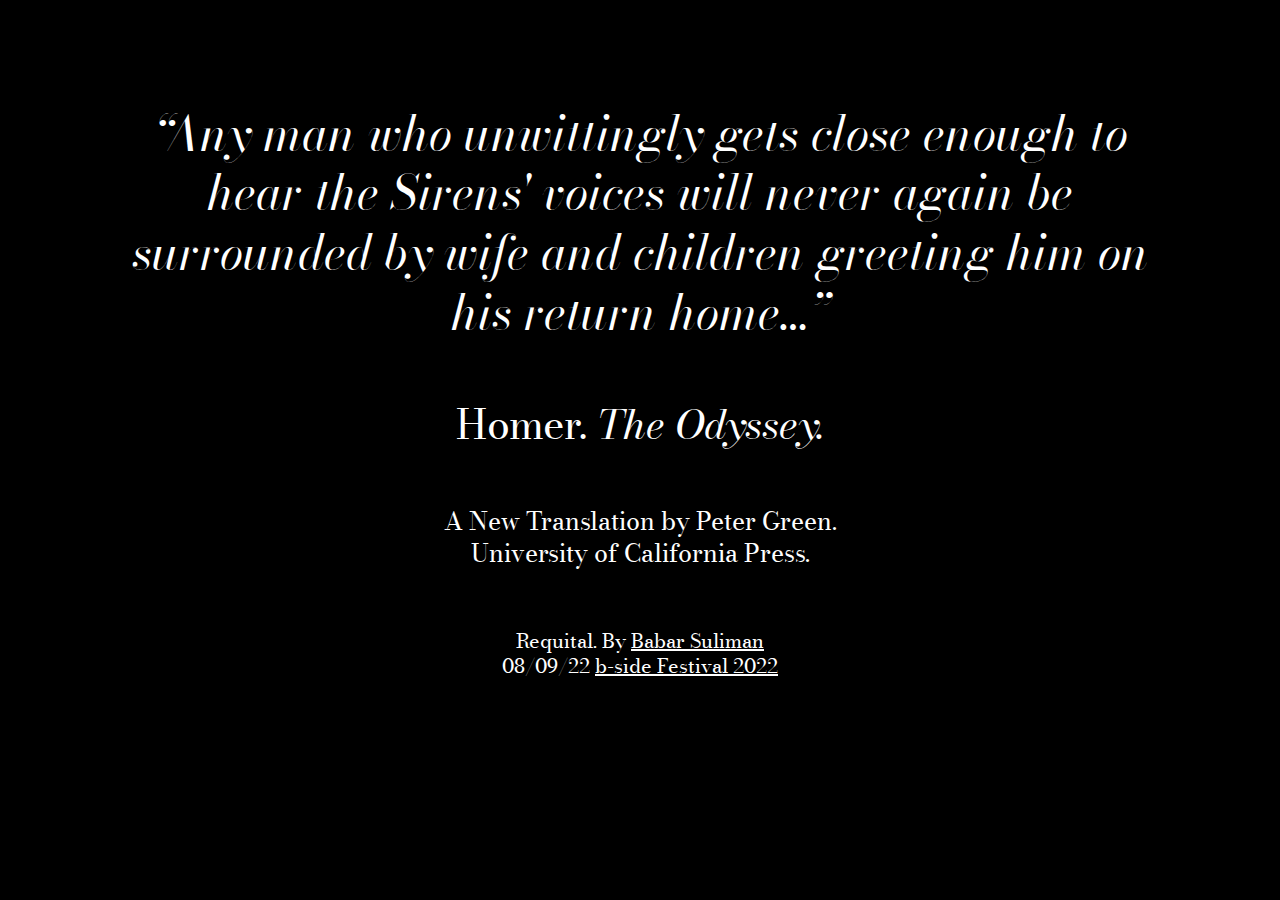
==== index.html @ da178eb1 "Typo and links open in _blank" ====
<!DOCTYPE html>
<html lang="en">
  <head>
    <meta charset="UTF-8" />
    <meta http-equiv="X-UA-Compatible" content="IE=edge" />
    <meta name="viewport" content="width=device-width, initial-scale=1.0" />
    <title>Requital. By Babar Suliman. 08/09/22. b-side Arts Festival</title>
    <link rel="stylesheet" href="./css/holding.css?v=002" />
  </head>
  <body>
    <div class="content">
      <figure>
        <blockquote
          cite="https://www.ucpress.edu/book/9780520303362/the-odyssey"
        >
          &ldquo;Any man who unwittingly gets close enough to hear the Sirens'
          voices will never again be surrounded by wife and children greeting
          him on his return home…&rdquo;
        </blockquote>
        <figcaption>Homer. <cite>The Odyssey.</cite></figcaption>
        <cite
          >A New Translation by Peter Green.<br />University of California
          Press.</cite
        >
      </figure>
      <footer>
        Requital. By
        <a target="_blank" href="http://www.babarsuleman.com/">Babar Suliman</a
        ><br />
        08/09/22
        <a
          target="_blank"
          href="http://www.b-side.org.uk/events/requital-the-lighthouse-as-the-siren"
          >b-side Festival 2022</a
        >
      </footer>
    </div>
  </body>
</html>
---- css/holding.css ----
@font-face {
  font-family: "bodoni_16ptitalic";
  src: url("../fonts/bodoni-16-book-italic-webfont.woff2") format("woff2"),
    url("../fonts/bodoni-16-book-italic-webfont.woff") format("woff");
  font-weight: normal;
  font-style: normal;
}

@font-face {
  font-family: "bodoni_16ptregular";
  src: url("../fonts/bodoni-16-book-webfont.woff2") format("woff2"),
    url("../fonts/bodoni-16-book-webfont.woff") format("woff");
  font-weight: normal;
  font-style: normal;
}

@font-face {
  font-family: "bodoni_24ptitalic";
  src: url("../fonts/bodoni-24-book-italic-webfont.woff2") format("woff2"),
    url("../fonts/bodoni-24-book-italic-webfont.woff") format("woff");
  font-weight: normal;
  font-style: normal;
}

@font-face {
  font-family: "bodoni_24ptregular";
  src: url("../fonts/bodoni-24-book-webfont.woff2") format("woff2"),
    url("../fonts/bodoni-24-book-webfont.woff") format("woff");
  font-weight: normal;
  font-style: normal;
}

@font-face {
  font-family: "bodoni_48ptitalic";
  src: url("../fonts/bodoni-48-book-italic-webfont.woff2") format("woff2"),
    url("../fonts/bodoni-48-book-italic-webfont.woff") format("woff");
  font-weight: normal;
  font-style: normal;
}

@font-face {
  font-family: "bodoni_48ptregular";
  src: url("../fonts/bodoni-48-book-webfont.woff2") format("woff2"),
    url("../fonts/bodoni-48-book-webfont.woff") format("woff");
  font-weight: normal;
  font-style: normal;
}

@font-face {
  font-family: "bodoni_96ptitalic";
  src: url("../fonts/bodoni-96-book-italic-webfont.woff2") format("woff2"),
    url("bodoni-96-book-italic-webfont.woff") format("woff");
  font-weight: normal;
  font-style: normal;
}

@font-face {
  font-family: "bodoni_96ptregular";
  src: url("../fonts/bodoni-96-book-webfont.woff2") format("woff2"),
    url("../fonts/bodoni-96-book-webfont.woff") format("woff");
  font-weight: normal;
  font-style: normal;
}

html {
  height: 100%;
}

body {
  text-align: center;
  margin: 0;
  padding: 0;
  background: black;
  color: white;
  height: 100%;
}

.content {
  /* display: flex;
  flex-direction: column; */
  padding: 20px 20px 0 20px;
}

footer {
  font-family: "bodoni_16ptregular";
  width: 100%;
  line-height: 1.25;
  font-size: 15px;
  padding: 0 0 20px 0;
}

figure {
  width: 100%;
  margin: 0 0 60px 0;
  padding: 0;
}

figure > * {
  margin-bottom: 30px;
}

blockquote {
  font-family: "bodoni_24ptitalic";
  font-size: 25px;
  line-height: 1.25;
}

figcaption {
  font-family: "bodoni_16ptregular";
  font-size: 23px;
}

figure > cite {
  font-size: 15px;
  font-style: normal;
  line-height: 1.25;
}

figcaption cite {
  font-family: "bodoni_16ptitalic";
  font-style: normal;
}

figure > cite {
  font-family: "bodoni_16ptregular";
}

a,
a:hover,
a:active,
a:visited {
  color: white;
}

@media (min-width: 768px) {
  .content {
    padding: 60px 60px 0 60px;
  }
  figure > * {
    margin-bottom: 60px;
  }
}

@media (min-width: 480px) {
  blockquote {
    font-size: 40px;
  }
  figcaption {
    font-size: 30px;
  }
  figure > cite {
    font-size: 25px;
  }
}

@media (min-width: 480px) {
  footer {
    font-size: 20px;
    font-family: "bodoni_24ptregular";
  }
}

/* 40px/5.73vwx100)=698 */
/* @1920 ~= 110px (110/19.2=5.72916667) */
@media (min-width: 698px) {
  body {
    align-items: center;
  }
  figure {
    margin-top: 0;
  }
  blockquote {
    font-family: "bodoni_48ptitalic";
    font-size: 3.73vw;
    padding: 0;
  }
}

/* 30px/4.2vwx100)=714 */
/* @1920 ~= 80px  (80/19.2=4.2)=*/
@media (min-width: 714px) {
  figcaption {
    font-size: 3.2vw;
  }
}

/* 25px/1.56vwx100)=1600 */
/* @1920 ~= 30px (30/19.2=1.56)= */
@media (min-width: 1600px) {
  figure > cite {
    font-size: 1.56vw;
    margin-bottom: 60px;
  }
}

/* @media (min-width: 1440px) {
  blockquote {
    font-family: "bodoni_48ptitalic";
    font-size: 5.73vw;
    margin: 0;
  }
} */

@media (min-width: 1920px) {
  blockquote {
    font-family: "bodoni_96ptitalic";
    max-width: 1720px;
    margin: 60px auto 60px;
    font-size: 110px;
  }
  figcaption {
    font-family: "bodoni_48ptregular";
    font-size: 5.2vw;
    margin: 0 auto 60px;
    font-size: 80px;
  }
  figcaption > cite {
    font-family: "bodoni_48ptitalic";
  }
  figure > cite {
    font-family: "bodoni_24ptregular";
    font-size: 2.08vw;
    font-size: 30px;
    margin: 0 auto 60px;
  }
}
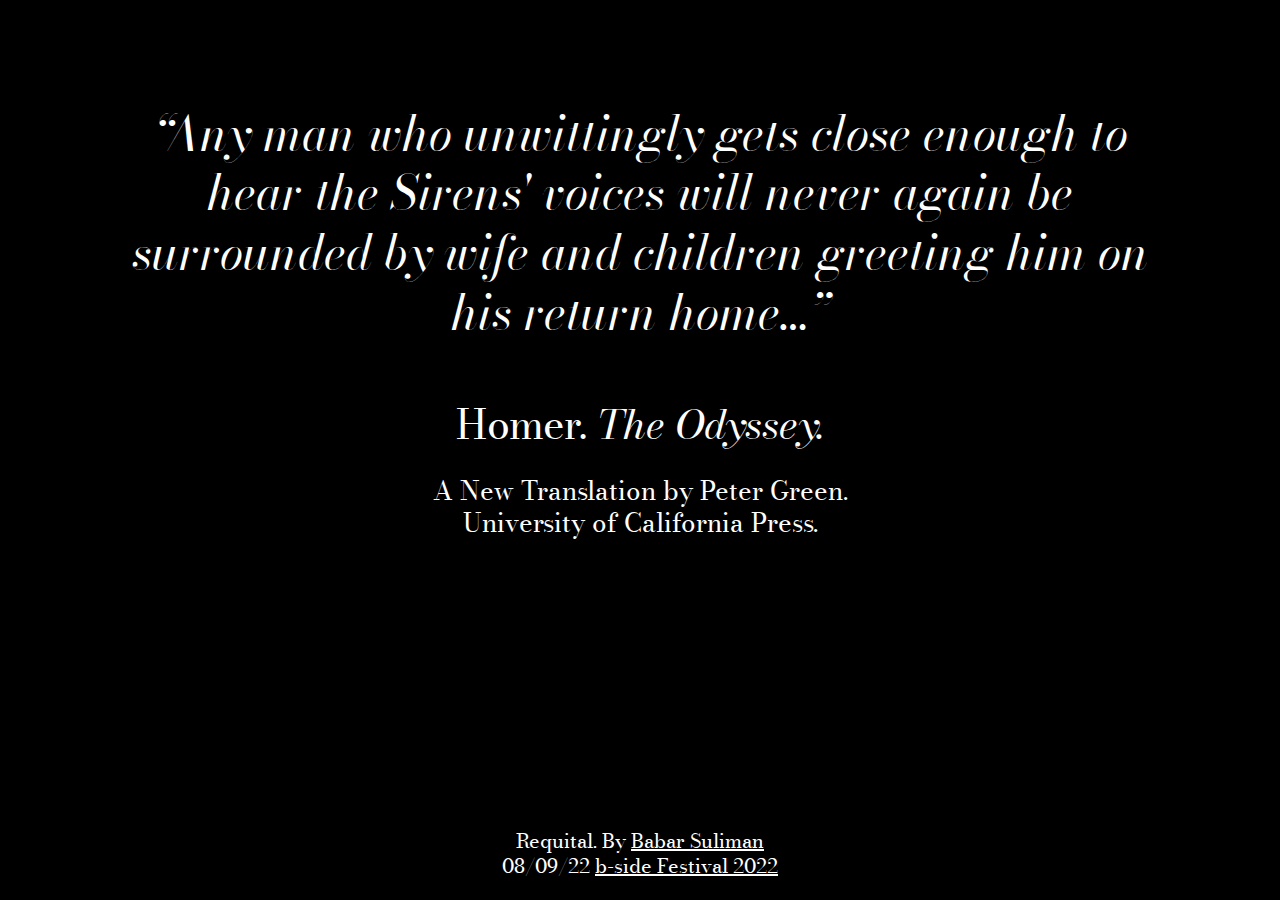
==== commit 3355db53: "Sticky footer is back" ====
--- a/index.html
+++ b/index.html
@@ -23,17 +23,17 @@
           Press.</cite
         >
       </figure>
-      <footer>
-        Requital. By
-        <a target="_blank" href="http://www.babarsuleman.com/">Babar Suliman</a
-        ><br />
-        08/09/22
-        <a
-          target="_blank"
-          href="http://www.b-side.org.uk/events/requital-the-lighthouse-as-the-siren"
-          >b-side Festival 2022</a
-        >
-      </footer>
     </div>
+    <footer>
+      Requital. By
+      <a target="_blank" href="http://www.babarsuleman.com/">Babar Suliman</a
+      ><br />
+      08/09/22
+      <a
+        target="_blank"
+        href="http://www.b-side.org.uk/events/requital-the-lighthouse-as-the-siren"
+        >b-side Festival 2022</a
+      >
+    </footer>
   </body>
 </html>
--- a/css/holding.css
+++ b/css/holding.css
@@ -73,20 +73,22 @@
   background: black;
   color: white;
   height: 100%;
+  display: flex;
+  flex-direction: column;
 }
 
 .content {
-  /* display: flex;
-  flex-direction: column; */
+  flex: 1 0 auto;
   padding: 20px 20px 0 20px;
 }
 
 footer {
+  flex-shrink: 0;
   font-family: "bodoni_16ptregular";
   width: 100%;
   line-height: 1.25;
   font-size: 15px;
-  padding: 0 0 20px 0;
+  padding: 20px 0 20px 0;
 }
 
 figure {
@@ -108,6 +110,7 @@
 figcaption {
   font-family: "bodoni_16ptregular";
   font-size: 23px;
+  margin-bottom: 20px;
 }
 
 figure > cite {
@@ -139,6 +142,9 @@
   figure > * {
     margin-bottom: 60px;
   }
+  figcaption {
+    margin-bottom: 30px;
+  }
 }
 
 @media (min-width: 480px) {
@@ -182,24 +188,11 @@
   figcaption {
     font-size: 3.2vw;
   }
-}
-
-/* 25px/1.56vwx100)=1600 */
-/* @1920 ~= 30px (30/19.2=1.56)= */
-@media (min-width: 1600px) {
   figure > cite {
-    font-size: 1.56vw;
+    font-size: 2vw;
     margin-bottom: 60px;
   }
 }
-
-/* @media (min-width: 1440px) {
-  blockquote {
-    font-family: "bodoni_48ptitalic";
-    font-size: 5.73vw;
-    margin: 0;
-  }
-} */
 
 @media (min-width: 1920px) {
   blockquote {
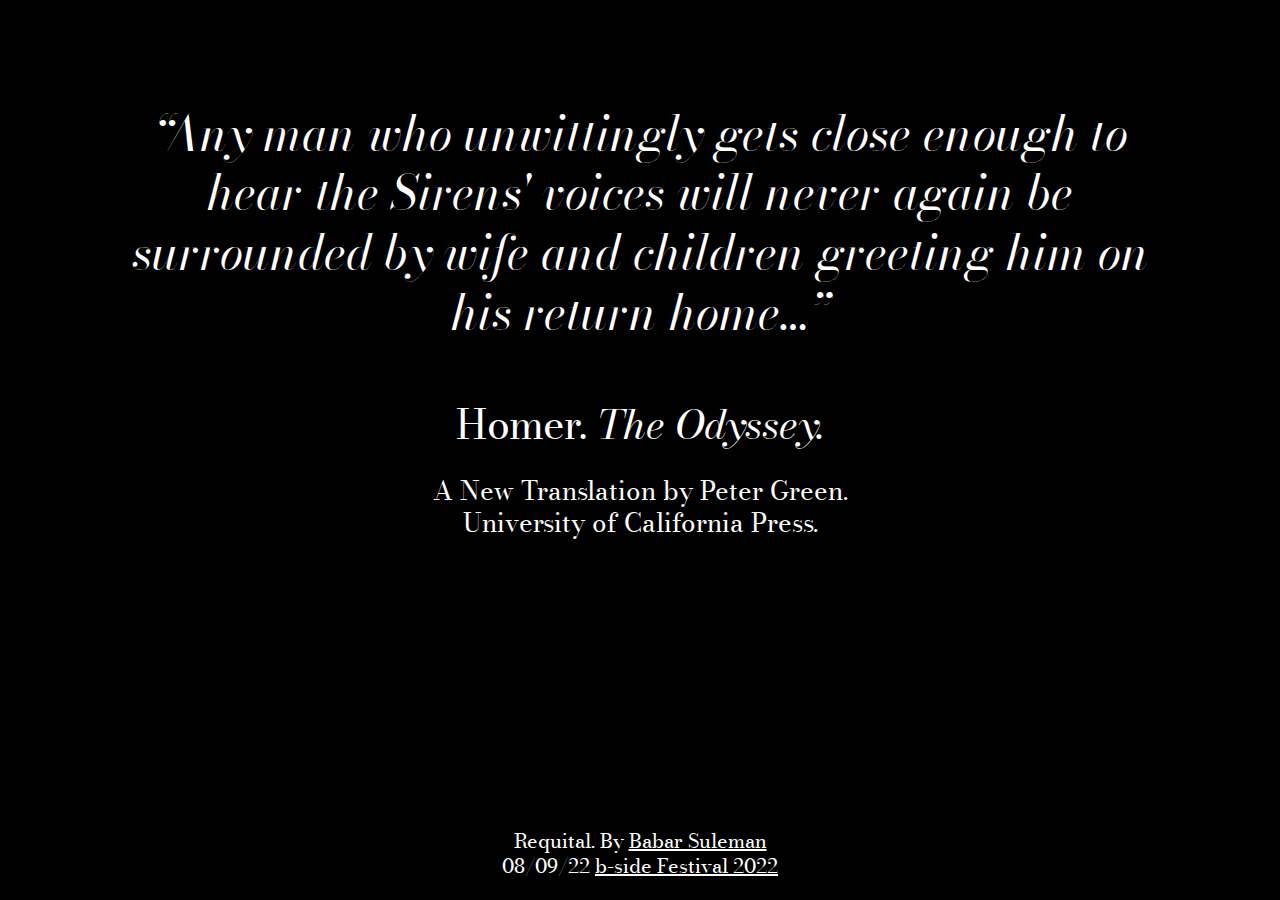
==== commit 692ab7d0: "Typo fixed" ====
--- a/index.html
+++ b/index.html
@@ -4,7 +4,7 @@
     <meta charset="UTF-8" />
     <meta http-equiv="X-UA-Compatible" content="IE=edge" />
     <meta name="viewport" content="width=device-width, initial-scale=1.0" />
-    <title>Requital. By Babar Suliman. 08/09/22. b-side Arts Festival</title>
+    <title>Requital. By Babar Suleman. 08/09/22. b-side Arts Festival</title>
     <link rel="stylesheet" href="./css/holding.css?v=002" />
   </head>
   <body>
@@ -26,7 +26,7 @@
     </div>
     <footer>
       Requital. By
-      <a target="_blank" href="http://www.babarsuleman.com/">Babar Suliman</a
+      <a target="_blank" href="http://www.babarsuleman.com/">Babar Suleman</a
       ><br />
       08/09/22
       <a
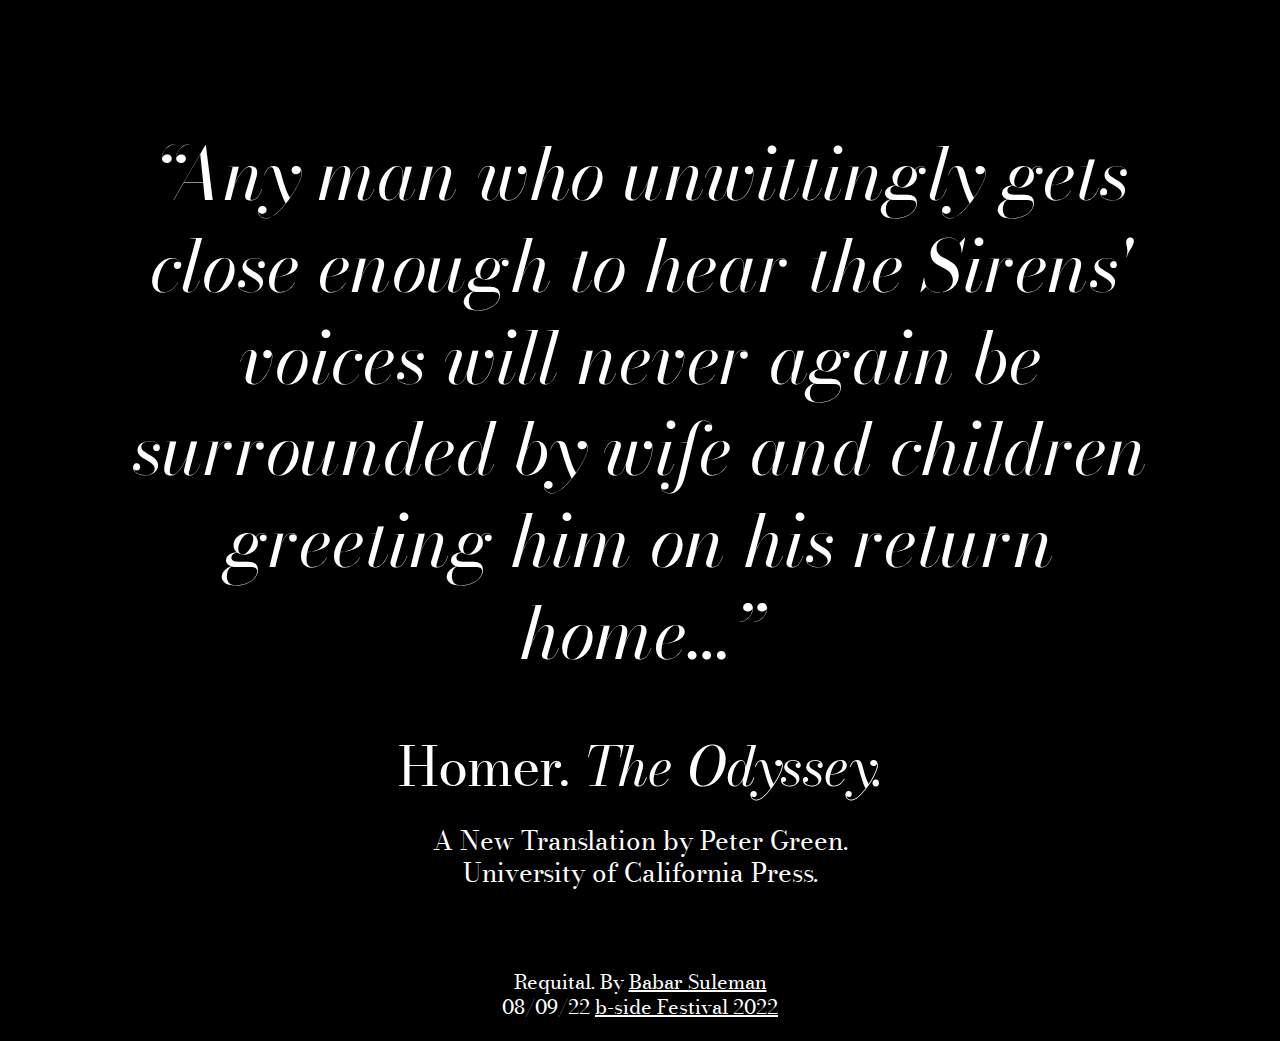
==== commit 91732c0f: "Cache bust css" ====
--- a/index.html
+++ b/index.html
@@ -5,7 +5,7 @@
     <meta http-equiv="X-UA-Compatible" content="IE=edge" />
     <meta name="viewport" content="width=device-width, initial-scale=1.0" />
     <title>Requital. By Babar Suleman. 08/09/22. b-side Arts Festival</title>
-    <link rel="stylesheet" href="./css/holding.css?v=002" />
+    <link rel="stylesheet" href="./css/holding.css?v=003" />
   </head>
   <body>
     <div class="content">
--- a/css/holding.css
+++ b/css/holding.css
@@ -177,7 +177,7 @@
   }
   blockquote {
     font-family: "bodoni_48ptitalic";
-    font-size: 3.73vw;
+    font-size: 5.73vw;
     padding: 0;
   }
 }
@@ -186,7 +186,7 @@
 /* @1920 ~= 80px  (80/19.2=4.2)=*/
 @media (min-width: 714px) {
   figcaption {
-    font-size: 3.2vw;
+    font-size: 4.2vw;
   }
   figure > cite {
     font-size: 2vw;
@@ -203,7 +203,6 @@
   }
   figcaption {
     font-family: "bodoni_48ptregular";
-    font-size: 5.2vw;
     margin: 0 auto 60px;
     font-size: 80px;
   }
@@ -212,7 +211,6 @@
   }
   figure > cite {
     font-family: "bodoni_24ptregular";
-    font-size: 2.08vw;
     font-size: 30px;
     margin: 0 auto 60px;
   }
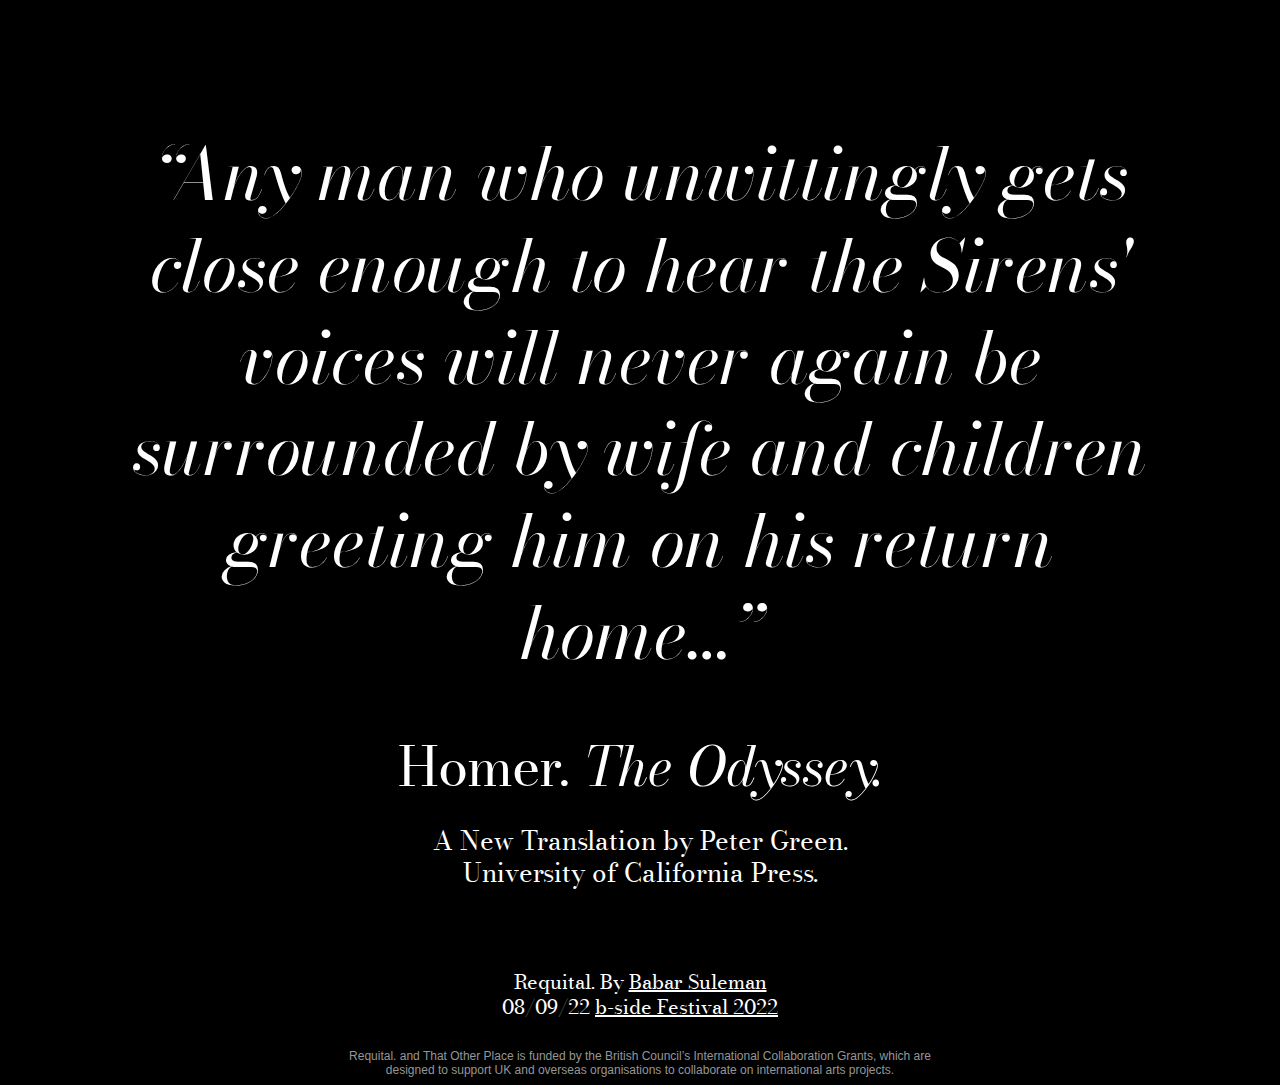
==== commit 4a00d0fe: "Including credits in page" ====
--- a/index.html
+++ b/index.html
@@ -4,7 +4,7 @@
     <meta charset="UTF-8" />
     <meta http-equiv="X-UA-Compatible" content="IE=edge" />
     <meta name="viewport" content="width=device-width, initial-scale=1.0" />
-    <title>Requital. By Babar Suleman. 08/09/22. b-side Arts Festival</title>
+    <title>Requital. By Babar Suleman. 08/09/22. b-side Festival 2022</title>
     <link rel="stylesheet" href="./css/holding.css?v=003" />
   </head>
   <body>
@@ -35,5 +35,8 @@
         >b-side Festival 2022</a
       >
     </footer>
+    <div class="credit">Requital. and That Other Place is funded by the British Council’s International
+      Collaboration Grants, which are designed to support UK and overseas organisations to collaborate on international arts
+      projects.</div>
   </body>
 </html>
--- a/css/holding.css
+++ b/css/holding.css
@@ -215,3 +215,11 @@
     margin: 0 auto 60px;
   }
 }
+
+.credit {
+  color: #969696;
+  padding: 8px;
+  max-width: 600px;
+  font-size: 12px;
+  font-family: Arial, Helvetica, sans-serif;
+}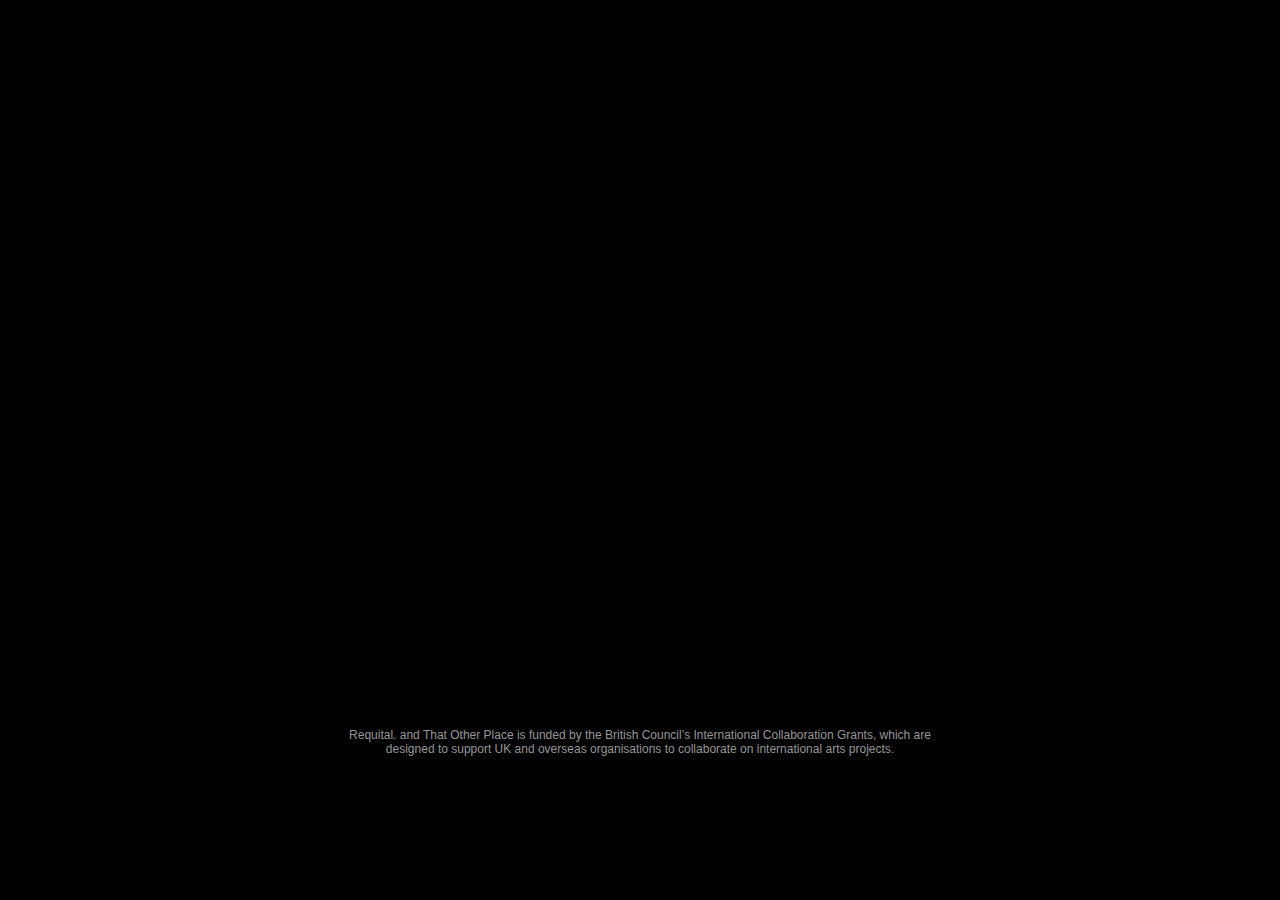
==== commit 2e0cade6: "Update index.html" ====
--- a/index.html
+++ b/index.html
@@ -4,39 +4,21 @@
     <meta charset="UTF-8" />
     <meta http-equiv="X-UA-Compatible" content="IE=edge" />
     <meta name="viewport" content="width=device-width, initial-scale=1.0" />
-    <title>Requital. By Babar Suleman. 08/09/22. b-side Festival 2022</title>
-    <link rel="stylesheet" href="./css/holding.css?v=003" />
+    <title>Requital. By Babar Suleman. b-side Festival 2022</title>
+    <link rel="stylesheet" href="./css/live.css" />
   </head>
   <body>
     <div class="content">
-      <figure>
-        <blockquote
-          cite="https://www.ucpress.edu/book/9780520303362/the-odyssey"
-        >
-          &ldquo;Any man who unwittingly gets close enough to hear the Sirens'
-          voices will never again be surrounded by wife and children greeting
-          him on his return home…&rdquo;
-        </blockquote>
-        <figcaption>Homer. <cite>The Odyssey.</cite></figcaption>
-        <cite
-          >A New Translation by Peter Green.<br />University of California
-          Press.</cite
-        >
-      </figure>
-    </div>
-    <footer>
-      Requital. By
-      <a target="_blank" href="http://www.babarsuleman.com/">Babar Suleman</a
-      ><br />
-      08/09/22
-      <a
-        target="_blank"
-        href="http://www.b-side.org.uk/events/requital-the-lighthouse-as-the-siren"
-        >b-side Festival 2022</a
-      >
-    </footer>
-    <div class="credit">Requital. and That Other Place is funded by the British Council’s International
-      Collaboration Grants, which are designed to support UK and overseas organisations to collaborate on international arts
-      projects.</div>
+      <div style="padding:56.25% 0 0 0;position:relative;"><iframe src="https://player.vimeo.com/video/746359272?h=f4887148b8&badge=0&autopause=0&player_id=0&app_id=58479" frameborder="0"
+          allow="autoplay; fullscreen; picture-in-picture" allowfullscreen
+          style="position:absolute;top:0;left:0;width:100%;height:100%;" title="Requital."></iframe>
+    <script src="https://player.vimeo.com/api/player.js"></script>
+  </div>
+  <div class="credit">Requital. and That Other Place is funded by the British Council’s International
+    Collaboration Grants, which are designed to support UK and overseas organisations to collaborate on international
+    arts
+    projects.
+  </div>
+
   </body>
 </html>
--- a/css/live.css
+++ b/css/live.css
@@ -0,0 +1,55 @@
+html {
+  overflow: auto;
+}
+
+html,
+body,
+iframe {
+  margin: 0px;
+  padding: 0px;
+  height: 100%;
+  border: none;
+}
+
+body {
+  background-color: #000;
+  display: flex;
+  flex-direction: column;
+}
+
+
+.content {
+  flex: 1 0 auto;
+}
+
+
+iframe {
+  display: block;
+  width: 100%;
+  border: none;
+  overflow-y: auto;
+  overflow-x: hidden;
+}
+
+.content {
+  position: relative;
+  height: 100%;
+}
+
+
+.credit {
+  flex-shrink: 0;
+  margin: 0 auto;
+  text-align: center;
+  color: #969696;
+  padding: 8px;
+  max-width: 600px;
+  font-size: 10px;
+  font-family: Arial, Helvetica, sans-serif;
+}
+
+@media (min-width: 714px) {
+  .credit {
+    font-size: 12px;
+  }
+}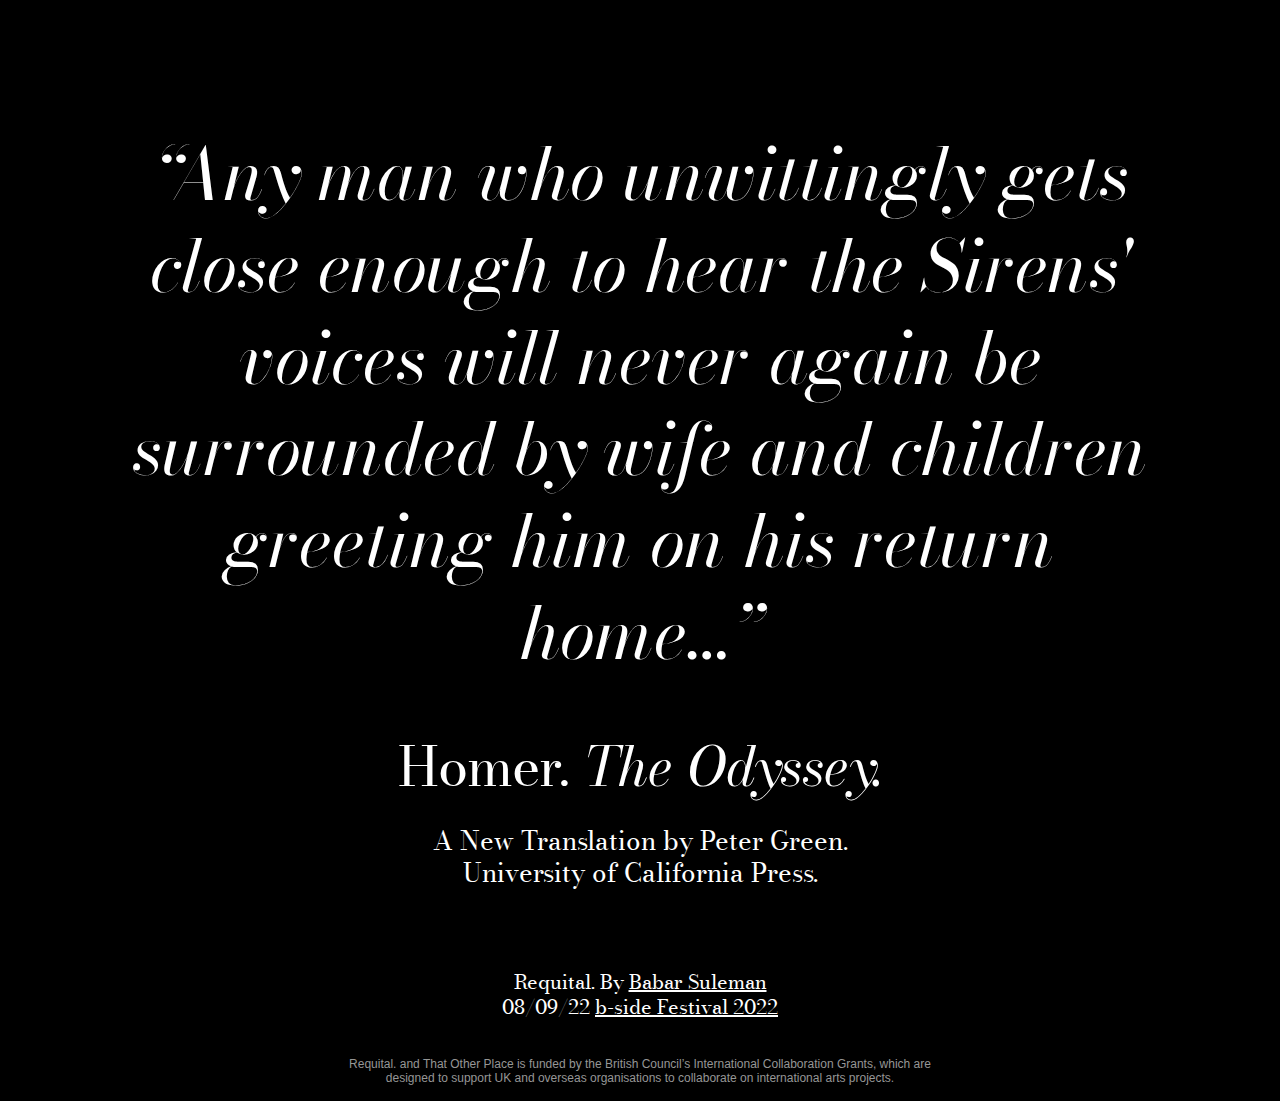
==== commit abfb8fcf: "Changed holding page to live" ====
--- a/index.html
+++ b/index.html
@@ -4,21 +4,39 @@
     <meta charset="UTF-8" />
     <meta http-equiv="X-UA-Compatible" content="IE=edge" />
     <meta name="viewport" content="width=device-width, initial-scale=1.0" />
-    <title>Requital. By Babar Suleman. b-side Festival 2022</title>
-    <link rel="stylesheet" href="./css/live.css" />
+    <title>Requital. By Babar Suleman. 08/09/22. b-side Festival 2022</title>
+    <link rel="stylesheet" href="./css/holding.css?v=003" />
   </head>
   <body>
     <div class="content">
-      <div style="padding:56.25% 0 0 0;position:relative;"><iframe src="https://player.vimeo.com/video/746359272?h=f4887148b8&badge=0&autopause=0&player_id=0&app_id=58479" frameborder="0"
-          allow="autoplay; fullscreen; picture-in-picture" allowfullscreen
-          style="position:absolute;top:0;left:0;width:100%;height:100%;" title="Requital."></iframe>
-    <script src="https://player.vimeo.com/api/player.js"></script>
-  </div>
-  <div class="credit">Requital. and That Other Place is funded by the British Council’s International
-    Collaboration Grants, which are designed to support UK and overseas organisations to collaborate on international
-    arts
-    projects.
-  </div>
-
+      <figure>
+        <blockquote
+          cite="https://www.ucpress.edu/book/9780520303362/the-odyssey"
+        >
+          &ldquo;Any man who unwittingly gets close enough to hear the Sirens'
+          voices will never again be surrounded by wife and children greeting
+          him on his return home…&rdquo;
+        </blockquote>
+        <figcaption>Homer. <cite>The Odyssey.</cite></figcaption>
+        <cite
+          >A New Translation by Peter Green.<br />University of California
+          Press.</cite
+        >
+      </figure>
+    </div>
+    <footer>
+      Requital. By
+      <a target="_blank" href="http://www.babarsuleman.com/">Babar Suleman</a
+      ><br />
+      08/09/22
+      <a
+        target="_blank"
+        href="http://www.b-side.org.uk/events/requital-the-lighthouse-as-the-siren"
+        >b-side Festival 2022</a
+      >
+    </footer>
+    <div class="credit">Requital. and That Other Place is funded by the British Council’s International
+      Collaboration Grants, which are designed to support UK and overseas organisations to collaborate on international arts
+      projects.</div>
   </body>
 </html>
--- a/css/holding.css
+++ b/css/holding.css
@@ -0,0 +1,231 @@
+@font-face {
+  font-family: "bodoni_16ptitalic";
+  src: url("../fonts/bodoni-16-book-italic-webfont.woff2") format("woff2"),
+    url("../fonts/bodoni-16-book-italic-webfont.woff") format("woff");
+  font-weight: normal;
+  font-style: normal;
+}
+
+@font-face {
+  font-family: "bodoni_16ptregular";
+  src: url("../fonts/bodoni-16-book-webfont.woff2") format("woff2"),
+    url("../fonts/bodoni-16-book-webfont.woff") format("woff");
+  font-weight: normal;
+  font-style: normal;
+}
+
+@font-face {
+  font-family: "bodoni_24ptitalic";
+  src: url("../fonts/bodoni-24-book-italic-webfont.woff2") format("woff2"),
+    url("../fonts/bodoni-24-book-italic-webfont.woff") format("woff");
+  font-weight: normal;
+  font-style: normal;
+}
+
+@font-face {
+  font-family: "bodoni_24ptregular";
+  src: url("../fonts/bodoni-24-book-webfont.woff2") format("woff2"),
+    url("../fonts/bodoni-24-book-webfont.woff") format("woff");
+  font-weight: normal;
+  font-style: normal;
+}
+
+@font-face {
+  font-family: "bodoni_48ptitalic";
+  src: url("../fonts/bodoni-48-book-italic-webfont.woff2") format("woff2"),
+    url("../fonts/bodoni-48-book-italic-webfont.woff") format("woff");
+  font-weight: normal;
+  font-style: normal;
+}
+
+@font-face {
+  font-family: "bodoni_48ptregular";
+  src: url("../fonts/bodoni-48-book-webfont.woff2") format("woff2"),
+    url("../fonts/bodoni-48-book-webfont.woff") format("woff");
+  font-weight: normal;
+  font-style: normal;
+}
+
+@font-face {
+  font-family: "bodoni_96ptitalic";
+  src: url("../fonts/bodoni-96-book-italic-webfont.woff2") format("woff2"),
+    url("bodoni-96-book-italic-webfont.woff") format("woff");
+  font-weight: normal;
+  font-style: normal;
+}
+
+@font-face {
+  font-family: "bodoni_96ptregular";
+  src: url("../fonts/bodoni-96-book-webfont.woff2") format("woff2"),
+    url("../fonts/bodoni-96-book-webfont.woff") format("woff");
+  font-weight: normal;
+  font-style: normal;
+}
+
+html {
+  height: 100%;
+}
+
+body {
+  text-align: center;
+  margin: 0;
+  padding: 0;
+  background: black;
+  color: white;
+  height: 100%;
+  display: flex;
+  flex-direction: column;
+}
+
+.content {
+  flex: 1 0 auto;
+  padding: 20px 20px 0 20px;
+}
+
+footer {
+  flex-shrink: 0;
+  font-family: "bodoni_16ptregular";
+  width: 100%;
+  line-height: 1.25;
+  font-size: 15px;
+  padding: 20px 0 20px 0;
+}
+
+figure {
+  width: 100%;
+  margin: 0 0 60px 0;
+  padding: 0;
+}
+
+figure > * {
+  margin-bottom: 30px;
+}
+
+blockquote {
+  font-family: "bodoni_24ptitalic";
+  font-size: 25px;
+  line-height: 1.25;
+}
+
+figcaption {
+  font-family: "bodoni_16ptregular";
+  font-size: 23px;
+  margin-bottom: 20px;
+}
+
+figure > cite {
+  font-size: 15px;
+  font-style: normal;
+  line-height: 1.25;
+}
+
+figcaption cite {
+  font-family: "bodoni_16ptitalic";
+  font-style: normal;
+}
+
+figure > cite {
+  font-family: "bodoni_16ptregular";
+}
+
+a,
+a:hover,
+a:active,
+a:visited {
+  color: white;
+}
+
+@media (min-width: 768px) {
+  .content {
+    padding: 60px 60px 0 60px;
+  }
+  figure > * {
+    margin-bottom: 60px;
+  }
+  figcaption {
+    margin-bottom: 30px;
+  }
+}
+
+@media (min-width: 480px) {
+  blockquote {
+    font-size: 40px;
+  }
+  figcaption {
+    font-size: 30px;
+  }
+  figure > cite {
+    font-size: 25px;
+  }
+}
+
+@media (min-width: 480px) {
+  footer {
+    font-size: 20px;
+    font-family: "bodoni_24ptregular";
+  }
+}
+
+/* 40px/5.73vwx100)=698 */
+/* @1920 ~= 110px (110/19.2=5.72916667) */
+@media (min-width: 698px) {
+  body {
+    align-items: center;
+  }
+  figure {
+    margin-top: 0;
+  }
+  blockquote {
+    font-family: "bodoni_48ptitalic";
+    font-size: 5.73vw;
+    padding: 0;
+  }
+}
+
+/* 30px/4.2vwx100)=714 */
+/* @1920 ~= 80px  (80/19.2=4.2)=*/
+@media (min-width: 714px) {
+  figcaption {
+    font-size: 4.2vw;
+  }
+  figure > cite {
+    font-size: 2vw;
+    margin-bottom: 60px;
+  }
+}
+
+@media (min-width: 1920px) {
+  blockquote {
+    font-family: "bodoni_96ptitalic";
+    max-width: 1720px;
+    margin: 60px auto 60px;
+    font-size: 110px;
+  }
+  figcaption {
+    font-family: "bodoni_48ptregular";
+    margin: 0 auto 60px;
+    font-size: 80px;
+  }
+  figcaption > cite {
+    font-family: "bodoni_48ptitalic";
+  }
+  figure > cite {
+    font-family: "bodoni_24ptregular";
+    font-size: 30px;
+    margin: 0 auto 60px;
+  }
+}
+
+.credit {
+  color: #969696;
+  padding: 16px;
+  max-width: 600px;
+  font-size: 10px;
+  font-family: Arial, Helvetica, sans-serif;
+}
+
+@media (min-width: 714px) {
+  .credit {
+    font-size: 12px;
+  }
+}
